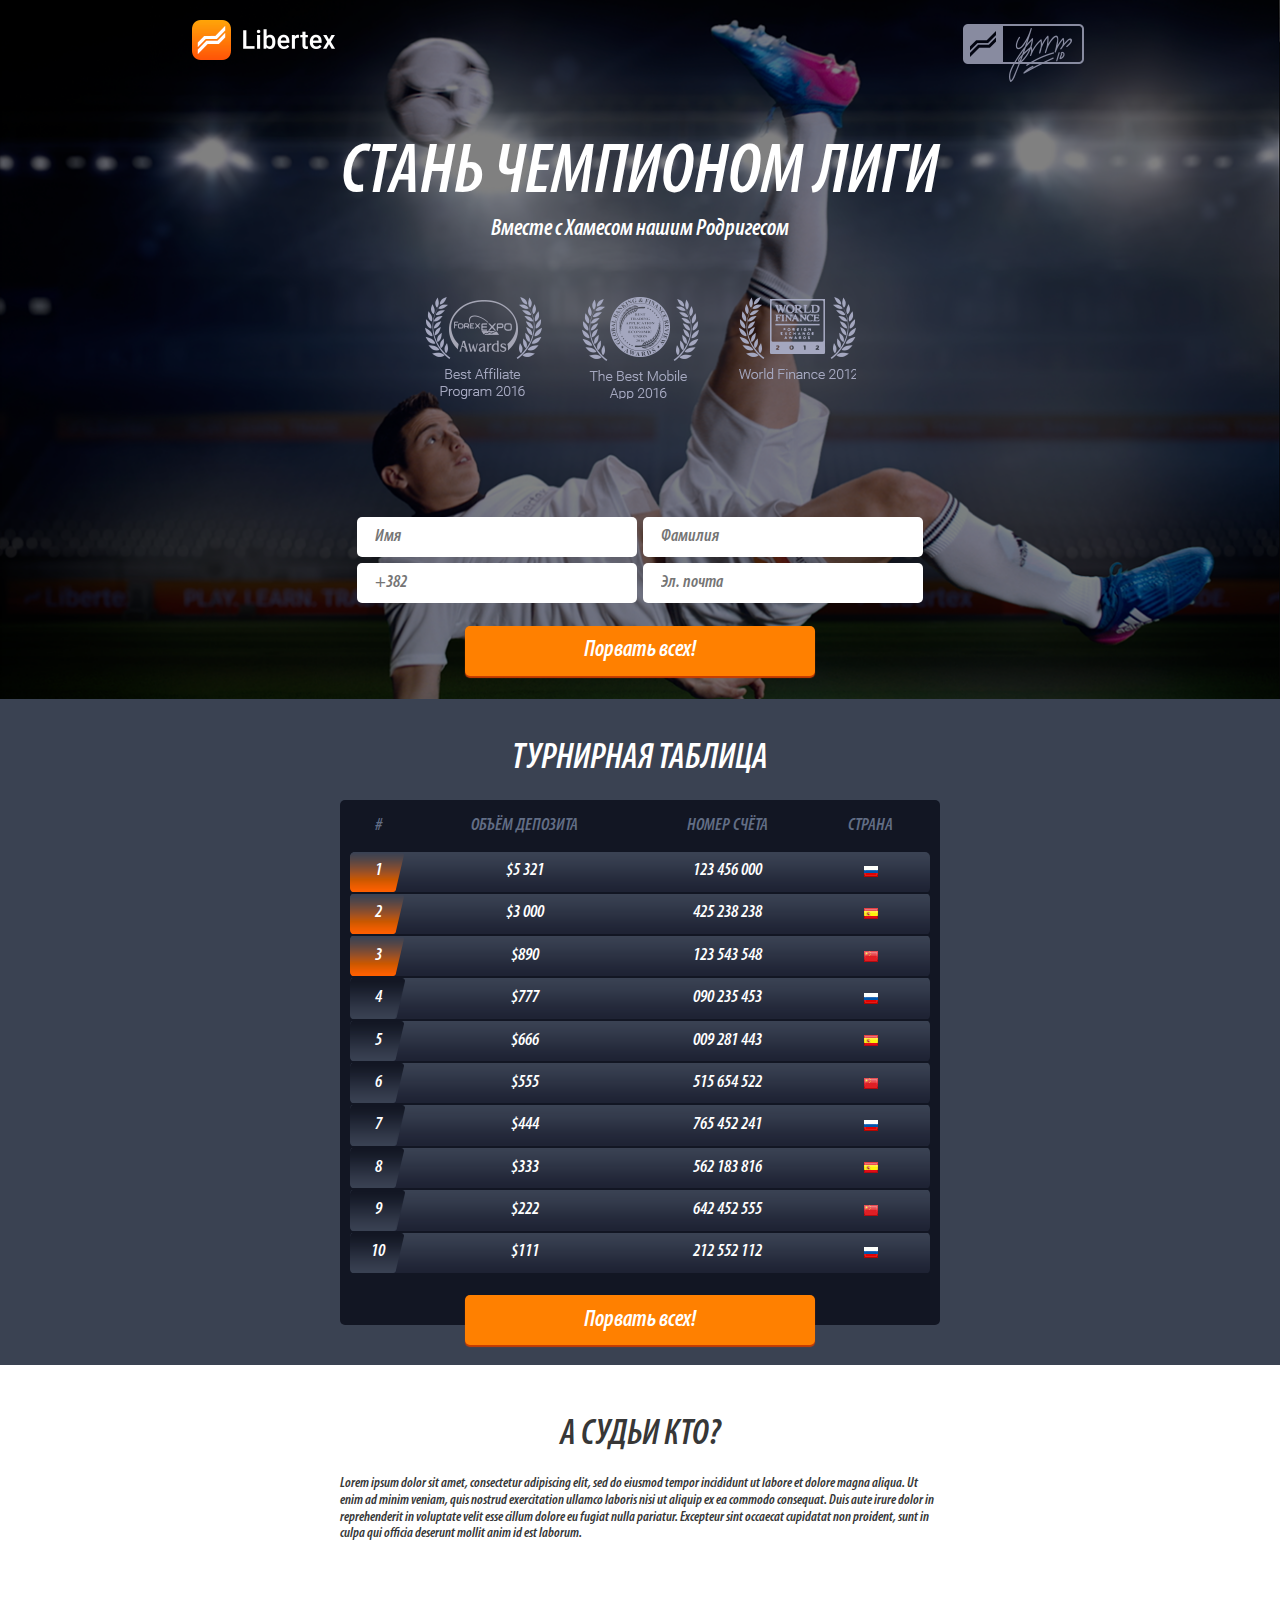
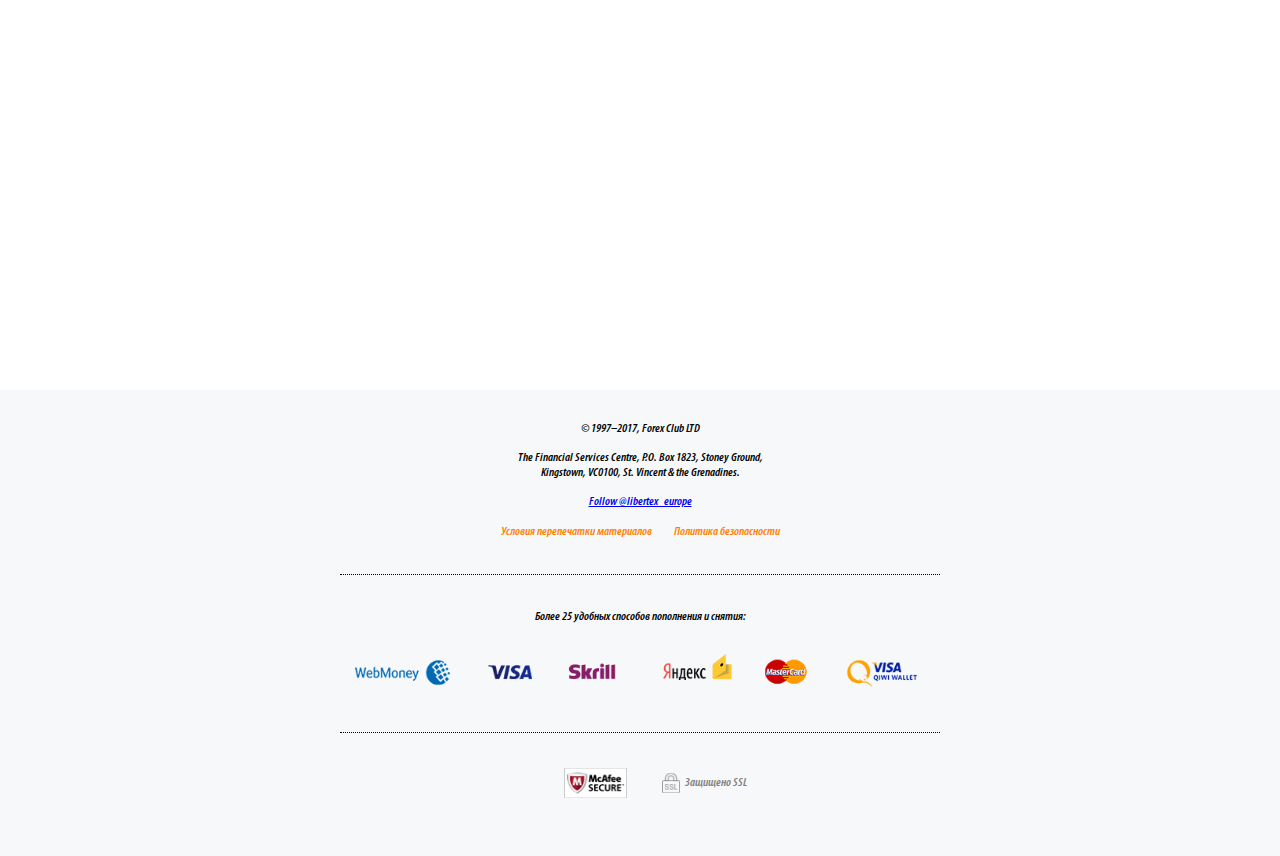
==== fxpromo/index.html @ 912ab599 "init" ====
<!DOCTYPE html><html lang="ru"><head><meta charset="UTF-8"><title>Libertex Стань чемпионом лиги!</title><meta name="viewport" content="width=device-width,initial-scale=1,user-scalable=no"><link rel="stylesheet" href="css/normalize.css"><link rel="stylesheet" href="css/styles.css"><script src="https://connect.facebook.net/en_US/sdk.js#xfbml=1&version=v2.6" async="async"></script><script src="https://platform.twitter.com/widgets.js" async="async"></script></head><body><header><div class="logo"><a href="#"></a></div><div class="badge"><a href="#"></a></div></header><main><div class="background-section-champion"><section class="champion"><h1>Cтань чемпионом лиги</h1><h3>Вместе с Хамесом нашим Родригесом</h3><div class="awards"><div class="awards__award awards__award--affiliate"></div><div class="awards__award awards__award--mobile"></div><div class="awards__award awards__award--finance"></div></div><form class="registration-form" id="registration"><input type="text" class="registration-form__field" name="name" placeholder="Имя" title="Обязательно для заполнения, не должно содержать числа"> <input type="text" class="registration-form__field" name="surname" placeholder="Фамилия" title="Обязательно для заполнения, не должно содержать числа"> <input type="tel" class="registration-form__field" name="tel" placeholder="+382" title="Обязательно для заполнения, может содержать 0-9()+-"> <input type="email" class="registration-form__field" name="email" placeholder="Эл. почта" data-tooltip="должно содержать @"> <input type="submit" class="btn" name="submit" value="Порвать всех!"></form></section></div><div class="background-section-table"><section class="table-section"><h2>Турнирная таблица</h2><div class="plate"><table class="tournament-table"><thead><tr><th>#</th><th>Объём депозита</th><th>Номер счёта</th><th>Страна</th></tr></thead><tbody><tr><td class="top">1</td><td>$5 321</td><td>123 456 000</td><td><span class="flag flag--ru">ru</span></td></tr><tr><td class="top">2</td><td>$3 000</td><td>425 238 238</td><td><span class="flag flag--spain">spain</span></td></tr><tr><td class="top">3</td><td>$890</td><td>123 543 548</td><td><span class="flag flag--china">china</span></td></tr><tr><td>4</td><td>$777</td><td>090 235 453</td><td><span class="flag flag--ru">ru</span></td></tr><tr><td>5</td><td>$666</td><td>009 281 443</td><td><span class="flag flag--spain">spain</span></td></tr><tr><td>6</td><td>$555</td><td>515 654 522</td><td><span class="flag flag--china">china</span></td></tr><tr><td>7</td><td>$444</td><td>765 452 241</td><td><span class="flag flag--ru">ru</span></td></tr><tr><td>8</td><td>$333</td><td>562 183 816</td><td><span class="flag flag--spain">spain</span></td></tr><tr><td>9</td><td>$222</td><td>642 452 555</td><td><span class="flag flag--china">china</span></td></tr><tr><td>10</td><td>$111</td><td>212 552 112</td><td><span class="flag flag--ru">ru</span></td></tr></tbody></table><a href="#registration" class="btn">Порвать всех!</a></div></section></div><div class="background-section-summary"><section class="summary"><h2>А судьи кто?</h2><div class="summary-text">Lorem ipsum dolor sit amet, consectetur adipiscing elit, sed do eiusmod tempor incididunt ut labore et dolore magna aliqua. Ut enim ad minim veniam, quis nostrud exercitation ullamco laboris nisi ut aliquip ex ea commodo consequat. Duis aute irure dolor in reprehenderit in voluptate velit esse cillum dolore eu fugiat nulla pariatur. Excepteur sint occaecat cupidatat non proident, sunt in culpa qui officia deserunt mollit anim id est laborum.</div><div class="video"><iframe width="560" height="315" src="https://www.youtube.com/embed/RopvPNiPiT0" style="border-width:0px" allowfullscreen></iframe></div></section></div></main><footer><div class="footer-adress">&copy; 1997–2017, Forex Club LTD<br><br>The Financial Services Centre, P.O. Box 1823, Stoney Ground,<br>Kingstown, VC0100, St. Vincent & the Grenadines.</div><div class="social-net"><div class="twitter-btn-box"><a class="twitter-follow-button" href="https://twitter.com/libertex_europe" data-show-count="false">Follow @libertex_europe</a></div><div class="fb-like fb_iframe_widget" data-href="https://www.facebook.com/Libertex.EU/" data-layout="button_count" data-action="like" data-size="small" data-show-faces="false" data-share="false"></div></div><div class="security-policy"><span>Условия перепечатки материалов</span> <span>Политика безопасности</span></div><div class="payment"><span>Более 25 удобных способов пополнения и снятия:</span><div class="money"><div class="money__service money__service--webmoney"><a href="#"></a></div><div class="money__service money__service--visa"><a href="#"></a></div><div class="money__service money__service--skriil"><a href="#"></a></div><div class="money__service money__service--ya"><a href="#"></a></div><div class="money__service money__service--mastercard"><a href="#"></a></div><div class="money__service money__service--qvisa"><a href="#"></a></div></div></div><div class="secure"><div class="secure__item secure--mcafee"><a href="#"></a></div><div class="secure__item secure--lock"><a href="#"></a></div>Защищено SSL</div></footer><script src="js/form-min.js"></script><script src="js/sort-table-min.js"></script><script>var table = document.querySelector('table.tournament-table')
        sortTable(
            table, {
                desc_class: 'sort-down',
                asc_class: 'sort-up'
            }
        );</script></body></html>
---- fxpromo/css/styles.css ----
@font-face{font-family:Myriad;src:url(../font/MyriadPro-SemiboldCondIt.ttf)}html{font-family:Myriad,Arial,Helvetica,sans-serif;font-size:18px;word-wrap:normal}
h1{margin:0;text-transform:uppercase;font-size:3.9rem}@media(max-width:640px){h1{font-size:2rem}
}h2{margin:0;margin-bottom:20px;text-transform:uppercase;font-size:2rem}@media(max-width:640px){h2{margin:0;font-size:1rem}
}h3{font-size:1.3rem;margin:0;font-weight:normal}body{width:100%;min-width:320px}
.message{width:200px;height:50px;-webkit-transform:translateX(-50%);transform:translateX(-50%);position:fixed;padding:10px 20px;border:2px solid gray;border-radius:4px;text-align:center;background:#f6f8fa;-webkit-box-shadow:3px 3px 3px rgba(0,0,0,0.3);box-shadow:3px 3px 3px rgba(0,0,0,0.3)}
:lang(ru) .message:before{content:'Регистарция прошла успешно'}.ok-btn{width:20px;-webkit-transform:translateX(-50%);transform:translateX(-50%);position:fixed;padding:5px 10px;border:.5px solid #3a4252;border-radius:4px;text-align:center;background:#3a4252}
.ok-btn:hover{cursor:pointer}body .champion .error{border:solid 1px red}.btn{margin:3px;margin-top:20px;border:0;border-radius:5px;width:350px;height:50px;font-size:1.3rem;color:white;background-color:#ff8000;-webkit-box-shadow:0 2px 1px 0 #ca3e00;box-shadow:0 2px 1px 0 #ca3e00}
@media(max-width:640px){.btn{margin-top:30px;width:100%}}a.btn{display:block;text-decoration:none;text-align:center;line-height:50px;margin:0 auto;margin-top:20px}
.btn:hover{color:#ff8000;background-color:white;-webkit-box-shadow:0 0 0 0 #ff8000;box-shadow:0 0 0 0 #ff8000;cursor:pointer}
.btn:active{-webkit-box-shadow:none;box-shadow:none}.btn-disabled{margin:3px;margin-top:20px;border:0;border-radius:5px;width:350px;height:50px;font-size:1.3rem;color:white;background-color:gray;-webkit-box-shadow:0 2px 1px 0 gray;box-shadow:0 2px 1px 0 gray}
@media(max-width:640px){.btn-disabled{margin-top:30px;width:100%}}header{height:0;position:relative;top:20px;padding:0 15%;-webkit-box-sizing:border-box;box-sizing:border-box;display:-webkit-box;display:-ms-flexbox;display:flex;-webkit-box-pack:justify;-ms-flex-pack:justify;justify-content:space-between}
header a{display:block;height:100%}header .logo{background-color:transparent;background-size:cover;background-repeat:no-repeat;background-position:center;height:40px;width:143px;background-image:url(../img/libertex-logo.png)}
header .badge{background-color:transparent;background-size:cover;background-repeat:no-repeat;background-position:center;height:62px;width:129px;background-image:url(../img/badge.png)}
@media(max-width:640px){header{padding:0}}.background-section-champion{background-image:url(../img/background-football.png);background-color:transparent;background-size:cover;background-repeat:no-repeat;background-position:center;background-size:auto;background-color:black;background-clip:padding-box}
@media(max-width:640px){.background-section-champion{background-image:url(../img/background-football-mobile.png);background-size:cover}
}@media(min-width:1200px){.background-section-champion{background-size:cover}}.background-section-table{background-color:#3a4252}
.champion{width:600px;margin:0 auto;padding-top:135px;padding-bottom:45px;color:white;text-align:center}
@media(max-width:640px){.champion{padding:100px 13px 20px 13px;width:auto}}.champion .awards{display:-webkit-box;display:-ms-flexbox;display:flex;-webkit-box-pack:center;-ms-flex-pack:center;justify-content:center;margin-top:54px;margin-bottom:115px}
.champion .awards__award{height:102px;width:117px;background-repeat:no-repeat;margin:0 20px}
.champion .awards__award--affiliate{background-image:url(../img/best-affiliate-program.png)}
.champion .awards__award--mobile{background-image:url(../img/the-best-mobile-app.png)}.champion .awards__award--finance{background-image:url(../img/world-finance.png)}
@media(max-width:640px){.champion .awards__award{padding:0 10px;-webkit-box-sizing:border-box;box-sizing:border-box;background-size:contain}
}@media(max-width:640px){.champion .awards{margin:20px 0;-webkit-box-pack:center;-ms-flex-pack:center;justify-content:center;min-width:0}
}.champion .registration-form{margin:0 auto;display:-webkit-box;display:-ms-flexbox;display:flex;-ms-flex-wrap:wrap;flex-wrap:wrap;-webkit-box-pack:center;-ms-flex-pack:center;justify-content:center;-webkit-box-align:center;-ms-flex-align:center;align-items:center;width:600px;height:140px}
.champion .registration-form__field{width:280px;height:40px;margin:3px;border:0;border-radius:5px;padding:0 1rem;-webkit-box-sizing:border-box;box-sizing:border-box}
@media(max-width:640px){.champion .registration-form__field{width:48%;-webkit-box-flex:1;-ms-flex-positive:1;flex-grow:1}
}@media(max-width:480px){.champion .registration-form__field{width:100%;margin:3px 0;-webkit-box-sizing:border-box;box-sizing:border-box}
}@media(max-width:640px){.champion .registration-form{width:100%}}@media(max-width:480px){.champion .registration-form{height:auto;-webkit-box-orient:vertical;-webkit-box-direction:normal;-ms-flex-direction:column;flex-direction:column}
}.table-section{width:600px;margin:0 auto;color:white;padding:40px 0;text-align:center}
@media(max-width:640px){.table-section{padding:3px;padding-top:20px;padding-bottom:50px;-webkit-box-sizing:border-box;box-sizing:border-box;width:auto}
}.table-section .plate{width:100%;height:525px;background-color:#121623;background-clip:padding-box;padding:0 10px 50px 10px;-webkit-box-sizing:border-box;box-sizing:border-box;border-radius:5px}
@media(max-width:640px){.table-section .plate{margin-top:10px}}.table-section .tournament-table{width:100%;height:100%;border-collapse:collapse;background-color:transparent}
.table-section .tournament-table td{border-bottom:solid 2px #121623}.table-section .tournament-table th:nth-child(1){width:8%;min-width:54px}
.table-section .tournament-table th:nth-child(2){width:40.8%}.table-section .tournament-table th:nth-child(3){width:29%}
.table-section .tournament-table th:nth-child(4){width:20.3%}.table-section .tournament-table tbody tr{background-image:url(../img/1px-row-line.png);background-size:contain}
.table-section .tournament-table tbody tr td:first-child{border-top-left-radius:5px;border-bottom-left-radius:5px;background-image:url(../img/table-gray-row-marker.png);background-color:transparent;background-size:contain;background-repeat:no-repeat;background-position:left top}
.table-section .tournament-table tbody tr td:first-child.top{background-image:url(../img/table-orange-row-marker.png)}
.table-section .tournament-table tbody tr td:last-child{border-top-right-radius:5px;border-bottom-right-radius:5px;font-size:0}
.table-section .tournament-table thead{color:#626e86;text-transform:uppercase}.table-section .tournament-table thead th{line-height:50px}
.table-section .tournament-table thead th:hover{cursor:pointer}@media(max-width:480px){.table-section .tournament-table thead{font-size:.7rem}
}.table-section .tournament-table thead .sort-up:after{display:inline-block;width:10px;height:13px;margin-left:2px;content:'';background-image:url(../img/arrow-sort-revers.png);background-color:transparent;background-size:cover;background-repeat:no-repeat;background-position:center}
.table-section .tournament-table thead .sort-down:after{display:inline-block;width:10px;height:13px;margin-left:2px;content:'';background-image:url(../img/arrow-sort.png);background-color:transparent;background-size:cover;background-repeat:no-repeat;background-position:center}
.table-section .tournament-table .flag{display:inline-block;height:11px;width:14px;background-color:transparent;background-size:cover;background-repeat:no-repeat;background-position:center}
.table-section .tournament-table .flag--ru{background-image:url(../img/flag-ru.png)}
.table-section .tournament-table .flag--spain{background-image:url(../img/flag-sp.png)}
.table-section .tournament-table .flag--china{background-image:url(../img/flag-ch.png)}
.table-section .tournament-table .top{background-image:url(../img/table-orange-row-marker.png);background-color:transparent;background-size:contain;background-repeat:no-repeat;background-position:left top}
.summary{width:600px;margin:0 auto;padding:50px 0;color:#373737;font-size:.8rem}.summary h2{text-align:center}
.summary .summary-text{padding-bottom:30px}@media(max-width:640px){.summary{padding:25px 3px;width:auto}
}.summary .video{position:relative;padding-bottom:56.25%;padding-top:30px;height:0;overflow:hidden}
.summary iframe{position:absolute;top:0;left:0;width:100%;height:100%}footer{background-color:#f6f8fa;font-size:.7rem;padding-top:32px;padding-bottom:58px}
@media(max-width:640px){footer{padding:20px 3px}}footer .footer-adress{text-align:center}
footer .social-net{display:-webkit-box;display:-ms-flexbox;display:flex;-webkit-box-pack:center;-ms-flex-pack:center;justify-content:center;margin:15px 0}
footer .security-policy{text-align:center;color:#ff8000;padding-bottom:35px}footer .security-policy span{margin:0 10px}
footer .payment{width:600px;margin:0 auto;border-top:dotted 1px;border-bottom:dotted 1px;padding-top:35px;padding-bottom:45px;text-align:center}
@media(max-width:640px){footer .payment{width:auto}}footer .money{display:-webkit-box;display:-ms-flexbox;display:flex;-ms-flex-pack:distribute;justify-content:space-around}
@media(max-width:640px){footer .money{-ms-flex-wrap:wrap;flex-wrap:wrap;-webkit-box-pack:center;-ms-flex-pack:center;justify-content:center}
}footer .money__service{margin-top:30px;height:33px;background-color:transparent;background-size:cover;background-repeat:no-repeat;background-position:center;background-image:url(../img/payment-sys-sprite.png)}
@media(max-width:640px){footer .money__service{margin:0 5px}}footer .money__service--webmoney{background-position-x:0;width:100px}
footer .money__service--visa{background-position-x:-110px;width:50px}footer .money__service--skriil{background-position-x:-175px;width:60px}
footer .money__service--ya{background-position-x:-240px;width:80px}footer .money__service--mastercard{background-position-x:-340px;width:50px}
footer .money__service--qvisa{background-position-x:-400px;width:80px}footer .money a{display:block;height:100%}
footer .secure{padding-top:35px;display:-webkit-box;display:-ms-flexbox;display:flex;-webkit-box-pack:center;-ms-flex-pack:center;justify-content:center;-webkit-box-align:center;-ms-flex-align:center;align-items:center;color:gray}
footer .secure__item{margin-left:30px;margin-right:5px;background-color:transparent;background-size:cover;background-repeat:no-repeat;background-position:center}
footer .secure--mcafee{width:63px;height:30px;background-image:url(../img/mcafee.png)}
footer .secure--lock{width:18px;height:20px;background-image:url(../img/ssl.png)}
footer .secure a{display:block;height:100%}
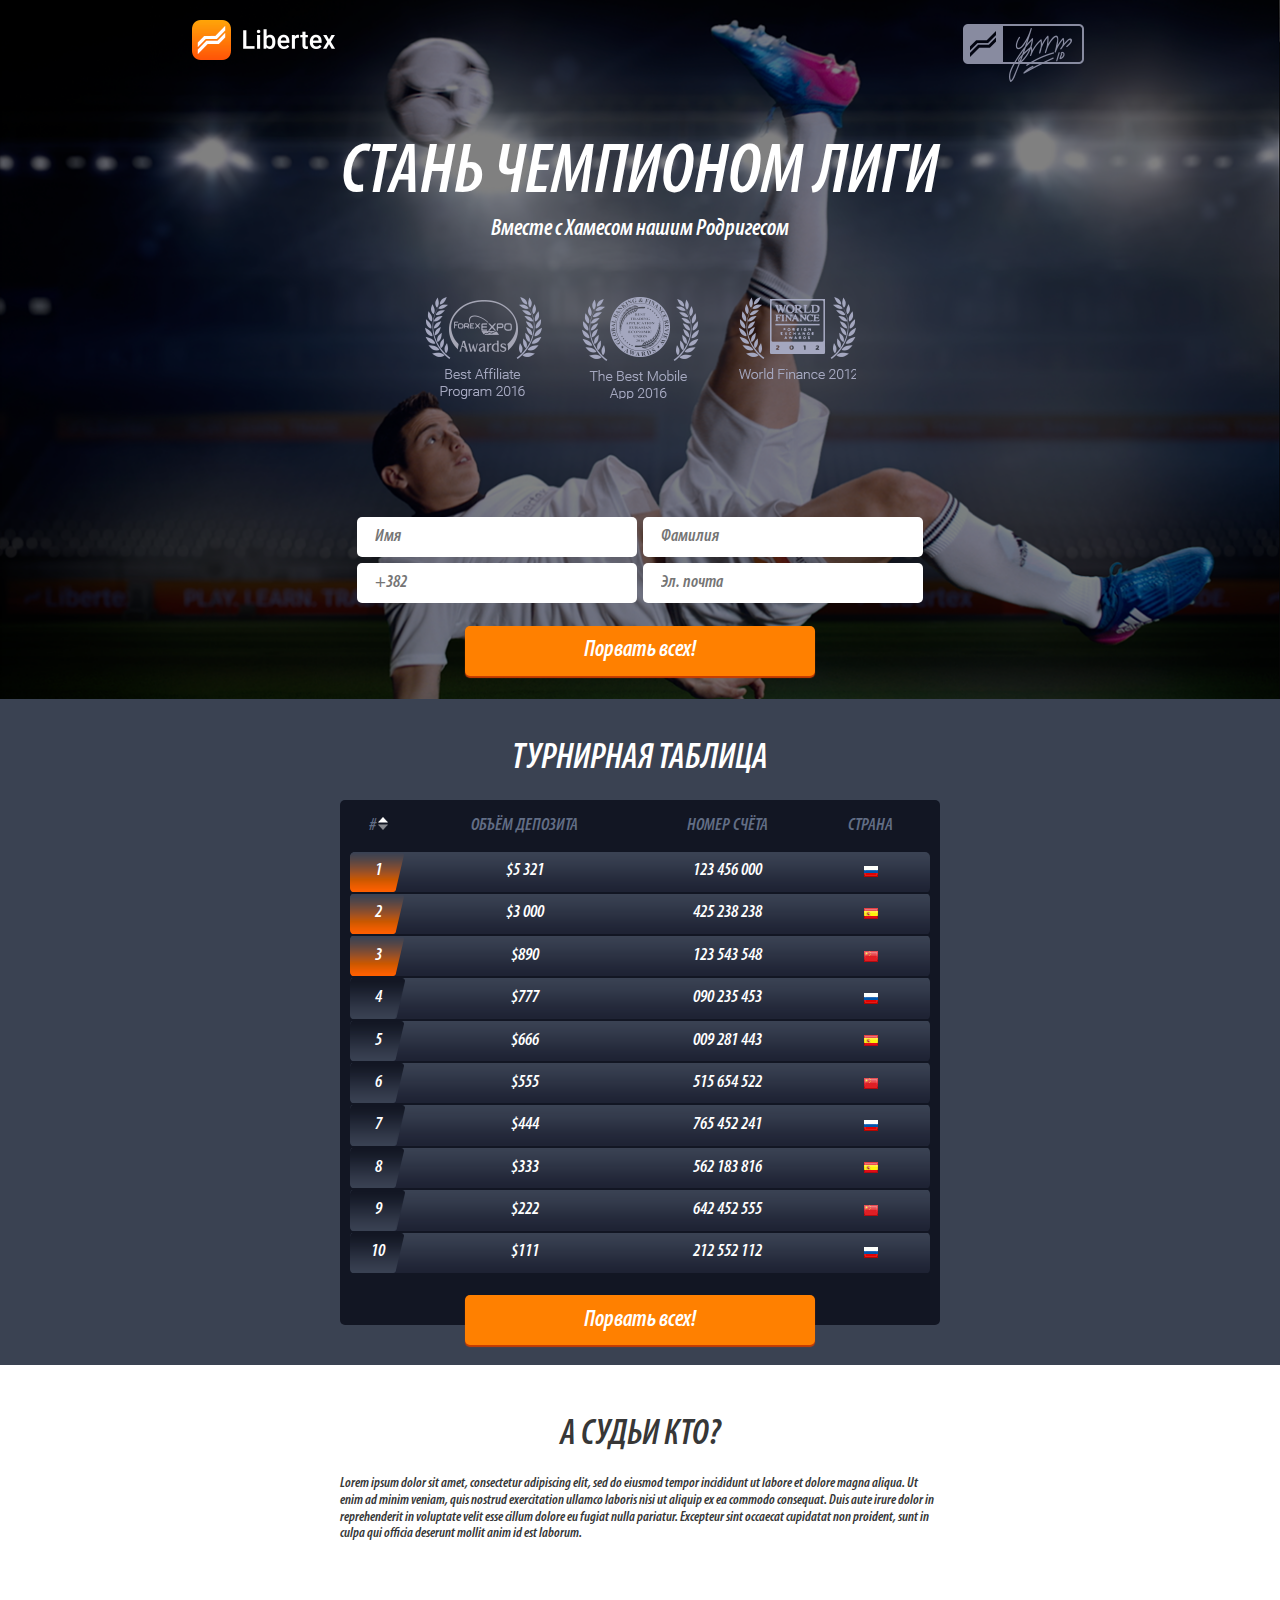
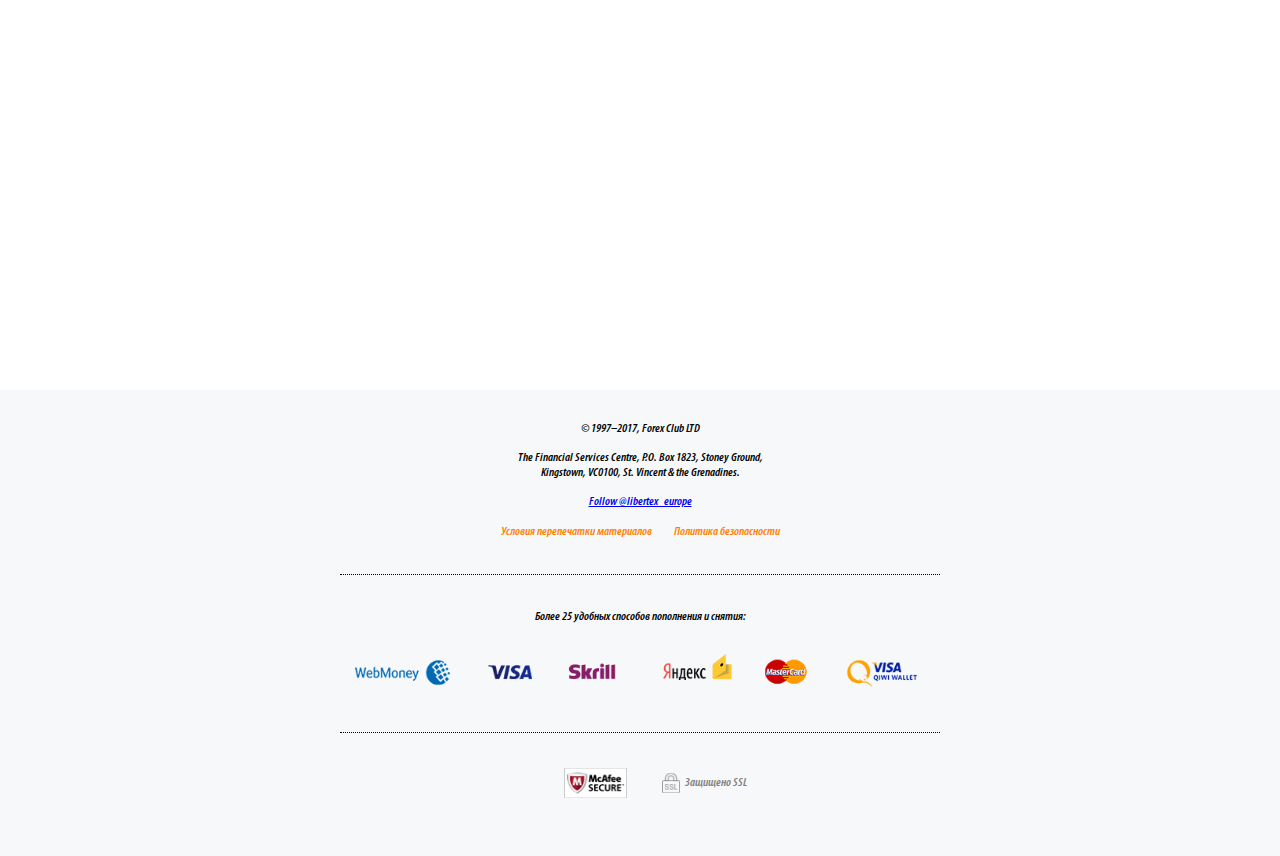
==== commit dc9b333f: "table" ====
--- a/fxpromo/index.html
+++ b/fxpromo/index.html
@@ -1,4 +1,4 @@
-<!DOCTYPE html><html lang="ru"><head><meta charset="UTF-8"><title>Libertex Стань чемпионом лиги!</title><meta name="viewport" content="width=device-width,initial-scale=1,user-scalable=no"><link rel="stylesheet" href="css/normalize.css"><link rel="stylesheet" href="css/styles.css"><script src="https://connect.facebook.net/en_US/sdk.js#xfbml=1&version=v2.6" async="async"></script><script src="https://platform.twitter.com/widgets.js" async="async"></script></head><body><header><div class="logo"><a href="#"></a></div><div class="badge"><a href="#"></a></div></header><main><div class="background-section-champion"><section class="champion"><h1>Cтань чемпионом лиги</h1><h3>Вместе с Хамесом нашим Родригесом</h3><div class="awards"><div class="awards__award awards__award--affiliate"></div><div class="awards__award awards__award--mobile"></div><div class="awards__award awards__award--finance"></div></div><form class="registration-form" id="registration"><input type="text" class="registration-form__field" name="name" placeholder="Имя" title="Обязательно для заполнения, не должно содержать числа"> <input type="text" class="registration-form__field" name="surname" placeholder="Фамилия" title="Обязательно для заполнения, не должно содержать числа"> <input type="tel" class="registration-form__field" name="tel" placeholder="+382" title="Обязательно для заполнения, может содержать 0-9()+-"> <input type="email" class="registration-form__field" name="email" placeholder="Эл. почта" data-tooltip="должно содержать @"> <input type="submit" class="btn" name="submit" value="Порвать всех!"></form></section></div><div class="background-section-table"><section class="table-section"><h2>Турнирная таблица</h2><div class="plate"><table class="tournament-table"><thead><tr><th>#</th><th>Объём депозита</th><th>Номер счёта</th><th>Страна</th></tr></thead><tbody><tr><td class="top">1</td><td>$5 321</td><td>123 456 000</td><td><span class="flag flag--ru">ru</span></td></tr><tr><td class="top">2</td><td>$3 000</td><td>425 238 238</td><td><span class="flag flag--spain">spain</span></td></tr><tr><td class="top">3</td><td>$890</td><td>123 543 548</td><td><span class="flag flag--china">china</span></td></tr><tr><td>4</td><td>$777</td><td>090 235 453</td><td><span class="flag flag--ru">ru</span></td></tr><tr><td>5</td><td>$666</td><td>009 281 443</td><td><span class="flag flag--spain">spain</span></td></tr><tr><td>6</td><td>$555</td><td>515 654 522</td><td><span class="flag flag--china">china</span></td></tr><tr><td>7</td><td>$444</td><td>765 452 241</td><td><span class="flag flag--ru">ru</span></td></tr><tr><td>8</td><td>$333</td><td>562 183 816</td><td><span class="flag flag--spain">spain</span></td></tr><tr><td>9</td><td>$222</td><td>642 452 555</td><td><span class="flag flag--china">china</span></td></tr><tr><td>10</td><td>$111</td><td>212 552 112</td><td><span class="flag flag--ru">ru</span></td></tr></tbody></table><a href="#registration" class="btn">Порвать всех!</a></div></section></div><div class="background-section-summary"><section class="summary"><h2>А судьи кто?</h2><div class="summary-text">Lorem ipsum dolor sit amet, consectetur adipiscing elit, sed do eiusmod tempor incididunt ut labore et dolore magna aliqua. Ut enim ad minim veniam, quis nostrud exercitation ullamco laboris nisi ut aliquip ex ea commodo consequat. Duis aute irure dolor in reprehenderit in voluptate velit esse cillum dolore eu fugiat nulla pariatur. Excepteur sint occaecat cupidatat non proident, sunt in culpa qui officia deserunt mollit anim id est laborum.</div><div class="video"><iframe width="560" height="315" src="https://www.youtube.com/embed/RopvPNiPiT0" style="border-width:0px" allowfullscreen></iframe></div></section></div></main><footer><div class="footer-adress">&copy; 1997–2017, Forex Club LTD<br><br>The Financial Services Centre, P.O. Box 1823, Stoney Ground,<br>Kingstown, VC0100, St. Vincent & the Grenadines.</div><div class="social-net"><div class="twitter-btn-box"><a class="twitter-follow-button" href="https://twitter.com/libertex_europe" data-show-count="false">Follow @libertex_europe</a></div><div class="fb-like fb_iframe_widget" data-href="https://www.facebook.com/Libertex.EU/" data-layout="button_count" data-action="like" data-size="small" data-show-faces="false" data-share="false"></div></div><div class="security-policy"><span>Условия перепечатки материалов</span> <span>Политика безопасности</span></div><div class="payment"><span>Более 25 удобных способов пополнения и снятия:</span><div class="money"><div class="money__service money__service--webmoney"><a href="#"></a></div><div class="money__service money__service--visa"><a href="#"></a></div><div class="money__service money__service--skriil"><a href="#"></a></div><div class="money__service money__service--ya"><a href="#"></a></div><div class="money__service money__service--mastercard"><a href="#"></a></div><div class="money__service money__service--qvisa"><a href="#"></a></div></div></div><div class="secure"><div class="secure__item secure--mcafee"><a href="#"></a></div><div class="secure__item secure--lock"><a href="#"></a></div>Защищено SSL</div></footer><script src="js/form-min.js"></script><script src="js/sort-table-min.js"></script><script>var table = document.querySelector('table.tournament-table')
+<!DOCTYPE html><html lang="ru"><head><meta charset="UTF-8"><title>Libertex Стань чемпионом лиги!</title><meta name="viewport" content="width=device-width,initial-scale=1,user-scalable=no"><link rel="stylesheet" href="css/normalize.css"><link rel="stylesheet" href="css/styles.css"><script src="https://connect.facebook.net/en_US/sdk.js#xfbml=1&version=v2.6" async="async"></script><script src="https://platform.twitter.com/widgets.js" async="async"></script></head><body><header><div class="logo"><a href="#"></a></div><div class="badge"><a href="#"></a></div></header><main><div class="background-section-champion"><section class="champion"><h1>Cтань чемпионом лиги</h1><h3>Вместе с Хамесом нашим Родригесом</h3><div class="awards"><div class="awards__award awards__award--affiliate"></div><div class="awards__award awards__award--mobile"></div><div class="awards__award awards__award--finance"></div></div><form class="registration-form" id="registration"><input type="text" class="registration-form__field" name="name" placeholder="Имя" title="Обязательно для заполнения, не должно содержать числа"> <input type="text" class="registration-form__field" name="surname" placeholder="Фамилия" title="Обязательно для заполнения, не должно содержать числа"> <input type="tel" class="registration-form__field" name="tel" placeholder="+382" title="Обязательно для заполнения, может содержать 0-9()+-"> <input type="email" class="registration-form__field" name="email" placeholder="Эл. почта" data-tooltip="должно содержать @"> <input type="submit" class="btn" name="submit" value="Порвать всех!"></form></section></div><div class="background-section-table"><section class="table-section"><h2>Турнирная таблица</h2><div class="plate"><table class="tournament-table"><thead><tr><th class="sort-down">#</th><th>Объём депозита</th><th>Номер счёта</th><th>Страна</th></tr></thead><tbody><tr><td class="top">1</td><td>$5 321</td><td>123 456 000</td><td><span class="flag flag--ru">ru</span></td></tr><tr><td class="top">2</td><td>$3 000</td><td>425 238 238</td><td><span class="flag flag--spain">spain</span></td></tr><tr><td class="top">3</td><td>$890</td><td>123 543 548</td><td><span class="flag flag--china">china</span></td></tr><tr><td>4</td><td>$777</td><td>090 235 453</td><td><span class="flag flag--ru">ru</span></td></tr><tr><td>5</td><td>$666</td><td>009 281 443</td><td><span class="flag flag--spain">spain</span></td></tr><tr><td>6</td><td>$555</td><td>515 654 522</td><td><span class="flag flag--china">china</span></td></tr><tr><td>7</td><td>$444</td><td>765 452 241</td><td><span class="flag flag--ru">ru</span></td></tr><tr><td>8</td><td>$333</td><td>562 183 816</td><td><span class="flag flag--spain">spain</span></td></tr><tr><td>9</td><td>$222</td><td>642 452 555</td><td><span class="flag flag--china">china</span></td></tr><tr><td>10</td><td>$111</td><td>212 552 112</td><td><span class="flag flag--ru">ru</span></td></tr></tbody></table><a href="#registration" class="btn">Порвать всех!</a></div></section></div><div class="background-section-summary"><section class="summary"><h2>А судьи кто?</h2><div class="summary-text">Lorem ipsum dolor sit amet, consectetur adipiscing elit, sed do eiusmod tempor incididunt ut labore et dolore magna aliqua. Ut enim ad minim veniam, quis nostrud exercitation ullamco laboris nisi ut aliquip ex ea commodo consequat. Duis aute irure dolor in reprehenderit in voluptate velit esse cillum dolore eu fugiat nulla pariatur. Excepteur sint occaecat cupidatat non proident, sunt in culpa qui officia deserunt mollit anim id est laborum.</div><div class="video"><iframe width="560" height="315" src="https://www.youtube.com/embed/RopvPNiPiT0" style="border-width:0px" allowfullscreen></iframe></div></section></div></main><footer><div class="footer-adress">&copy; 1997–2017, Forex Club LTD<br><br>The Financial Services Centre, P.O. Box 1823, Stoney Ground,<br>Kingstown, VC0100, St. Vincent & the Grenadines.</div><div class="social-net"><div class="twitter-btn-box"><a class="twitter-follow-button" href="https://twitter.com/libertex_europe" data-show-count="false">Follow @libertex_europe</a></div><div class="fb-like fb_iframe_widget" data-href="https://www.facebook.com/Libertex.EU/" data-layout="button_count" data-action="like" data-size="small" data-show-faces="false" data-share="false"></div></div><div class="security-policy"><span>Условия перепечатки материалов</span> <span>Политика безопасности</span></div><div class="payment"><span>Более 25 удобных способов пополнения и снятия:</span><div class="money"><div class="money__service money__service--webmoney"><a href="#"></a></div><div class="money__service money__service--visa"><a href="#"></a></div><div class="money__service money__service--skriil"><a href="#"></a></div><div class="money__service money__service--ya"><a href="#"></a></div><div class="money__service money__service--mastercard"><a href="#"></a></div><div class="money__service money__service--qvisa"><a href="#"></a></div></div></div><div class="secure"><div class="secure__item secure--mcafee"><a href="#"></a></div><div class="secure__item secure--lock"><a href="#"></a></div>Защищено SSL</div></footer><script src="js/form-min.js"></script><script src="js/sort-table-min.js"></script><script>var table = document.querySelector('table.tournament-table')
         sortTable(
             table, {
                 desc_class: 'sort-down',
